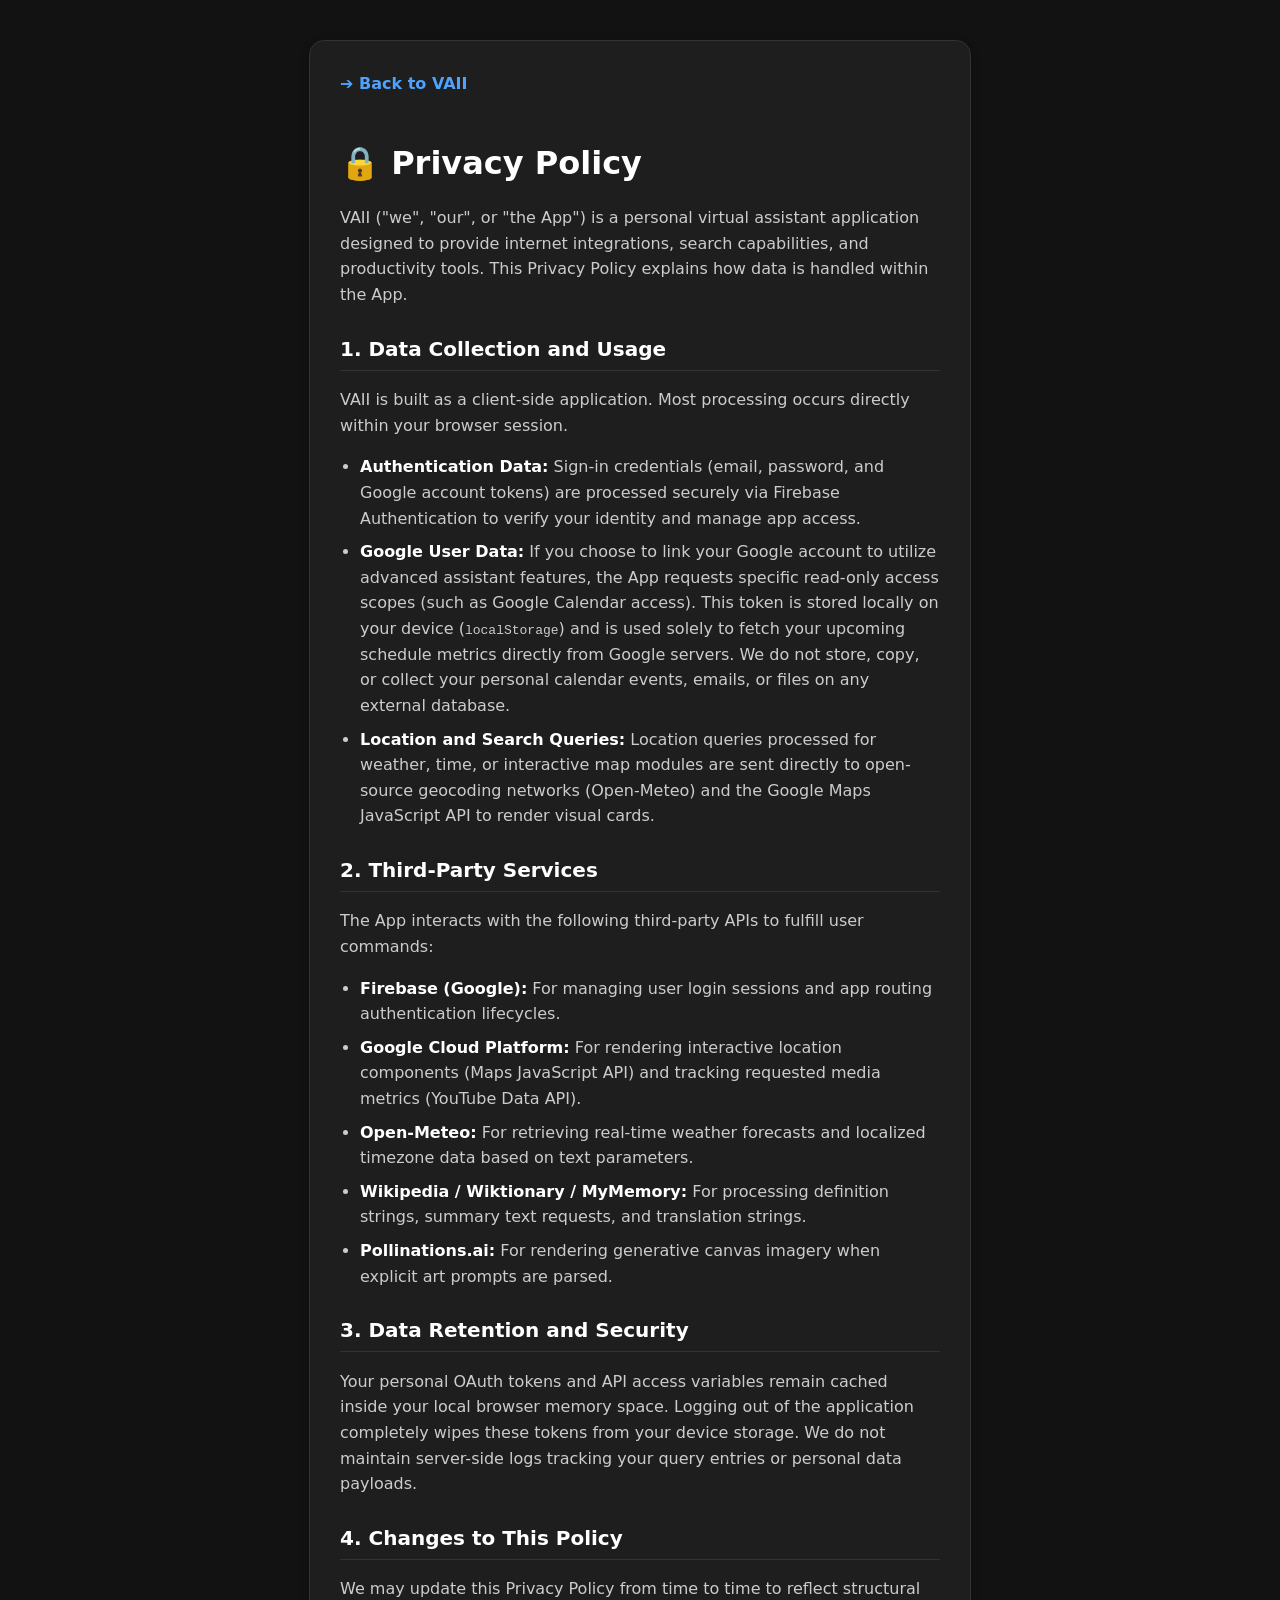
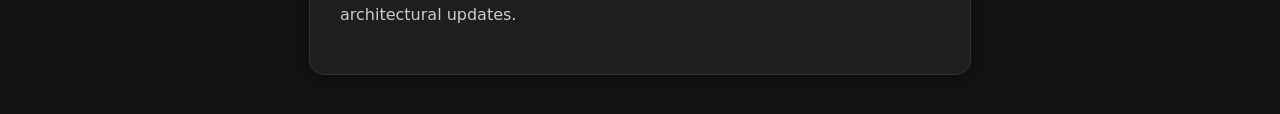
==== privacy.html @ 29e1e709 "Create privacy.html" ====
<!DOCTYPE html>
<html lang="en">
<head>
    <meta charset="UTF-8">
    <meta name="viewport" content="width=device-width, initial-scale=1.0">
    <title>VAII - Privacy Policy</title>
    <style>
        body {
            background-color: #121212;
            color: #ccc;
            font-family: system-ui, -apple-system, sans-serif;
            display: flex;
            justify-content: center;
            padding: 40px 20px;
            margin: 0;
        }
        .container {
            width: 100%;
            max-width: 600px;
            background-color: #1e1e1e;
            padding: 30px;
            border-radius: 15px;
            box-shadow: 0 4px 10px rgba(0,0,0,0.3);
            border: 1px solid #333;
            line-height: 1.6;
        }
        h1 {
            color: #fff;
            font-size: 2rem;
            margin-bottom: 5px;
        }
        h2 {
            color: #fff;
            font-size: 1.25rem;
            margin-top: 25px;
            border-bottom: 1px solid #333;
            padding-bottom: 5px;
        }
        strong {
            color: #fff;
        }
        a {
            color: #4da3ff;
            text-decoration: none;
        }
        a:hover {
            text-decoration: underline;
        }
        ul {
            padding-left: 20px;
        }
        li {
            margin-bottom: 8px;
        }
        .back-link {
            display: inline-block;
            margin-bottom: 20px;
            font-weight: bold;
        }
    </style>
</head>
<body>
    <div class="container">
        <a href="/" class="back-link">➔ Back to VAII</a>
        <h1>🔒 Privacy Policy</h1>
        <p>VAII ("we", "our", or "the App") is a personal virtual assistant application designed to provide internet integrations, search capabilities, and productivity tools. This Privacy Policy explains how data is handled within the App.</p>

        <h2>1. Data Collection and Usage</h2>
        <p>VAII is built as a client-side application. Most processing occurs directly within your browser session.</p>
        <ul>
            <li><strong>Authentication Data:</strong> Sign-in credentials (email, password, and Google account tokens) are processed securely via Firebase Authentication to verify your identity and manage app access.</li>
            <li><strong>Google User Data:</strong> If you choose to link your Google account to utilize advanced assistant features, the App requests specific read-only access scopes (such as Google Calendar access). This token is stored locally on your device (<code>localStorage</code>) and is used solely to fetch your upcoming schedule metrics directly from Google servers. We do not store, copy, or collect your personal calendar events, emails, or files on any external database.</li>
            <li><strong>Location and Search Queries:</strong> Location queries processed for weather, time, or interactive map modules are sent directly to open-source geocoding networks (Open-Meteo) and the Google Maps JavaScript API to render visual cards.</li>
        </ul>

        <h2>2. Third-Party Services</h2>
        <p>The App interacts with the following third-party APIs to fulfill user commands:</p>
        <ul>
            <li><strong>Firebase (Google):</strong> For managing user login sessions and app routing authentication lifecycles.</li>
            <li><strong>Google Cloud Platform:</strong> For rendering interactive location components (Maps JavaScript API) and tracking requested media metrics (YouTube Data API).</li>
            <li><strong>Open-Meteo:</strong> For retrieving real-time weather forecasts and localized timezone data based on text parameters.</li>
            <li><strong>Wikipedia / Wiktionary / MyMemory:</strong> For processing definition strings, summary text requests, and translation strings.</li>
            <li><strong>Pollinations.ai:</strong> For rendering generative canvas imagery when explicit art prompts are parsed.</li>
        </ul>

        <h2>3. Data Retention and Security</h2>
        <p>Your personal OAuth tokens and API access variables remain cached inside your local browser memory space. Logging out of the application completely wipes these tokens from your device storage. We do not maintain server-side logs tracking your query entries or personal data payloads.</p>

        <h2>4. Changes to This Policy</h2>
        <p>We may update this Privacy Policy from time to time to reflect structural architectural updates.</p>
    </div>
</body>
</html>
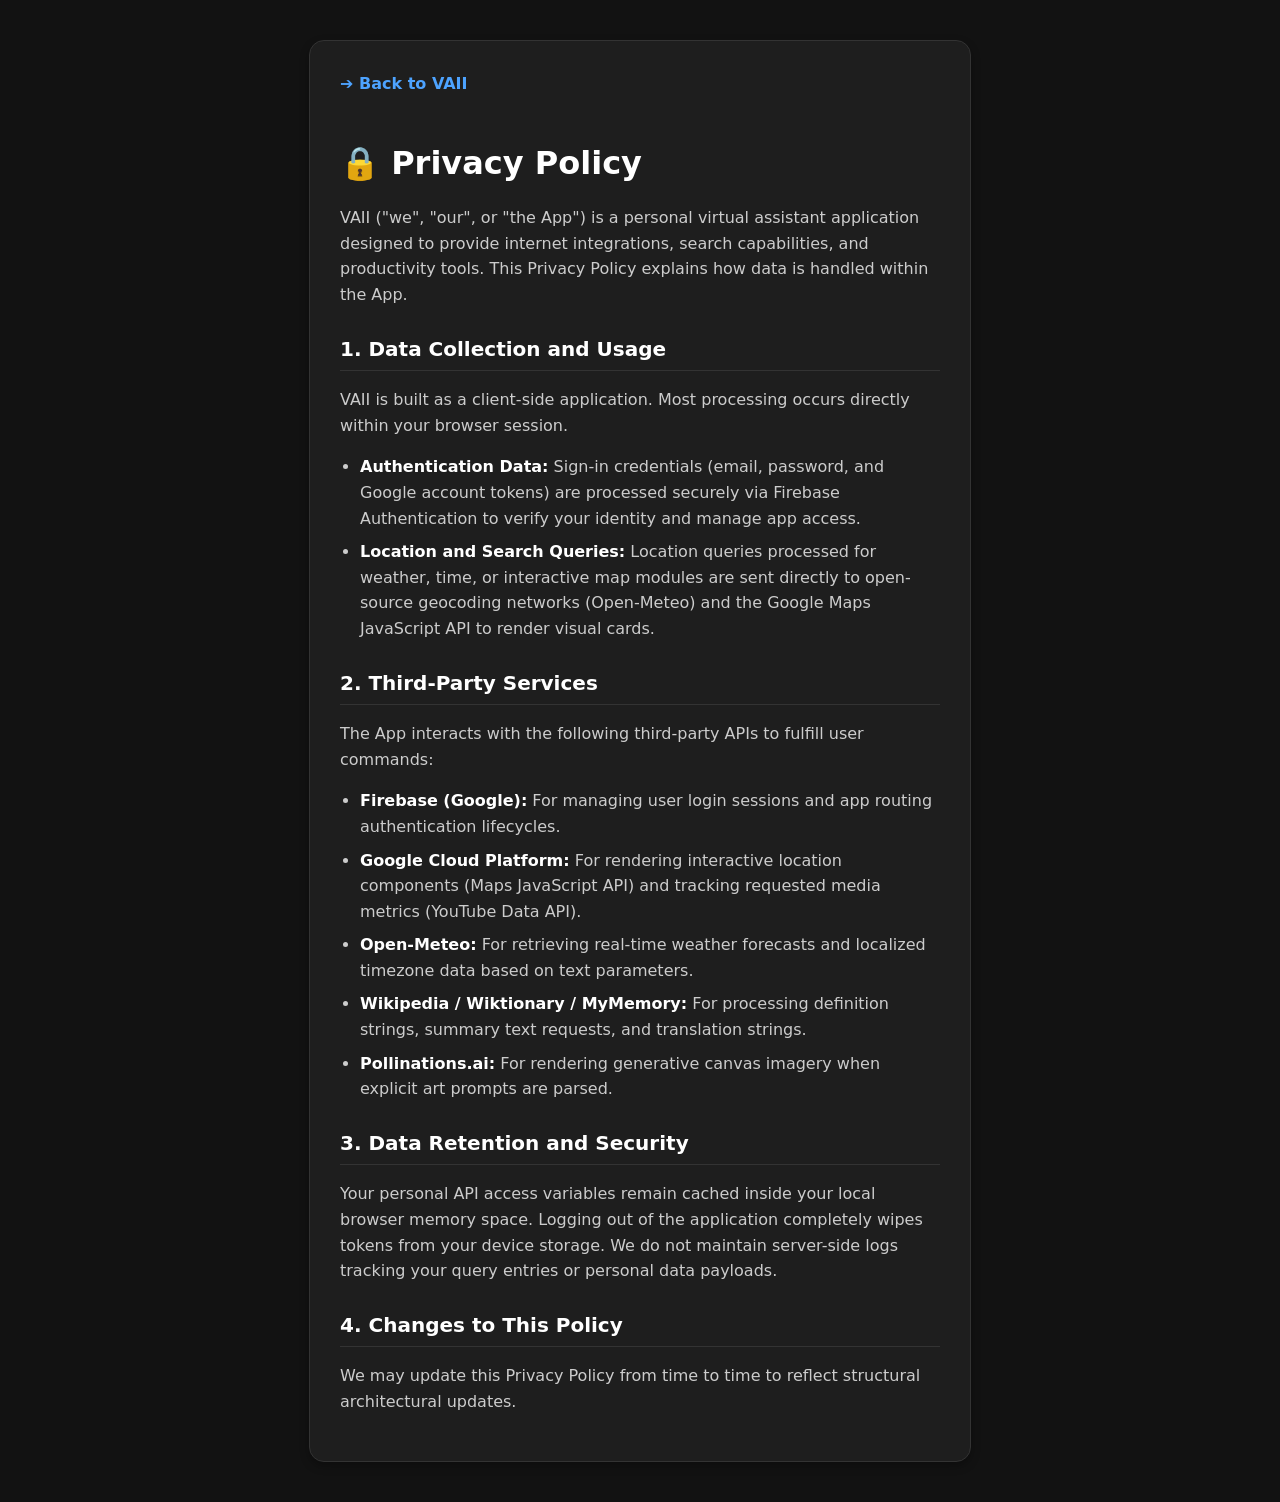
==== commit 3bfeb54f: "Update privacy.html" ====
--- a/privacy.html
+++ b/privacy.html
@@ -69,7 +69,6 @@
         <p>VAII is built as a client-side application. Most processing occurs directly within your browser session.</p>
         <ul>
             <li><strong>Authentication Data:</strong> Sign-in credentials (email, password, and Google account tokens) are processed securely via Firebase Authentication to verify your identity and manage app access.</li>
-            <li><strong>Google User Data:</strong> If you choose to link your Google account to utilize advanced assistant features, the App requests specific read-only access scopes (such as Google Calendar access). This token is stored locally on your device (<code>localStorage</code>) and is used solely to fetch your upcoming schedule metrics directly from Google servers. We do not store, copy, or collect your personal calendar events, emails, or files on any external database.</li>
             <li><strong>Location and Search Queries:</strong> Location queries processed for weather, time, or interactive map modules are sent directly to open-source geocoding networks (Open-Meteo) and the Google Maps JavaScript API to render visual cards.</li>
         </ul>
 
@@ -84,7 +83,7 @@
         </ul>
 
         <h2>3. Data Retention and Security</h2>
-        <p>Your personal OAuth tokens and API access variables remain cached inside your local browser memory space. Logging out of the application completely wipes these tokens from your device storage. We do not maintain server-side logs tracking your query entries or personal data payloads.</p>
+        <p>Your personal API access variables remain cached inside your local browser memory space. Logging out of the application completely wipes tokens from your device storage. We do not maintain server-side logs tracking your query entries or personal data payloads.</p>
 
         <h2>4. Changes to This Policy</h2>
         <p>We may update this Privacy Policy from time to time to reflect structural architectural updates.</p>
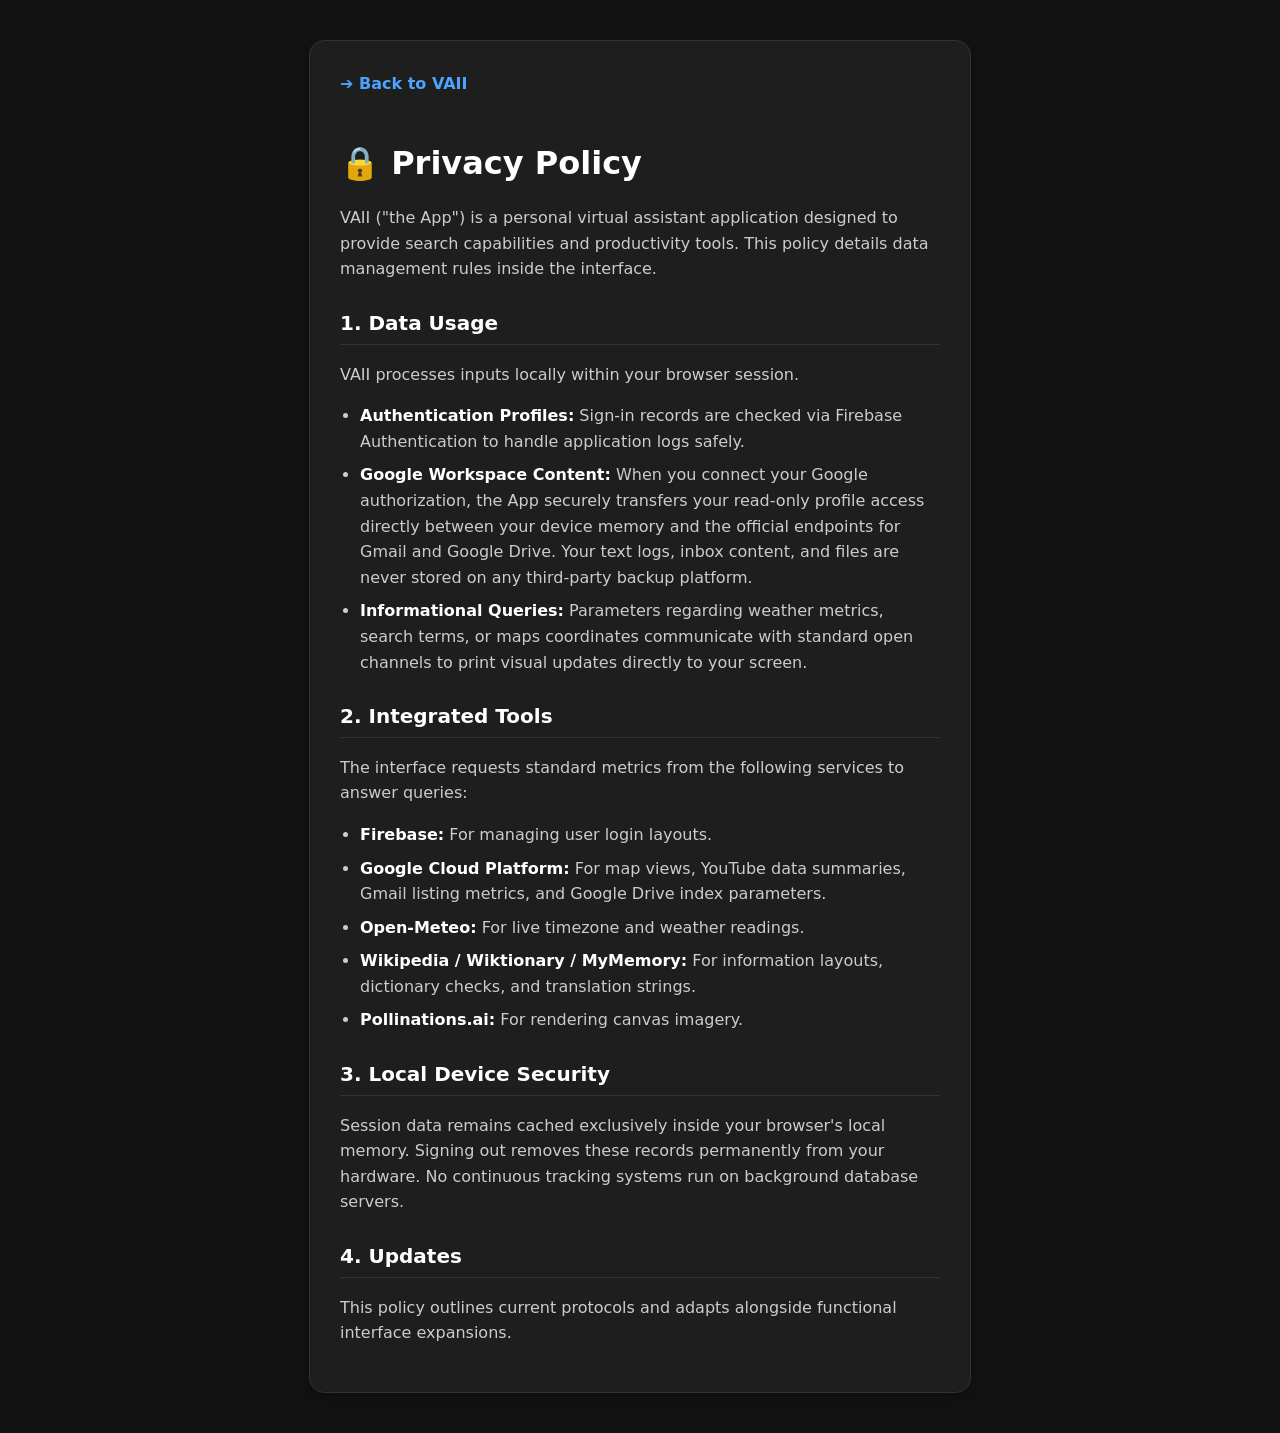
==== commit 71b0d651: "Update privacy.html" ====
--- a/privacy.html
+++ b/privacy.html
@@ -63,30 +63,31 @@
     <div class="container">
         <a href="/" class="back-link">➔ Back to VAII</a>
         <h1>🔒 Privacy Policy</h1>
-        <p>VAII ("we", "our", or "the App") is a personal virtual assistant application designed to provide internet integrations, search capabilities, and productivity tools. This Privacy Policy explains how data is handled within the App.</p>
+        <p>VAII ("the App") is a personal virtual assistant application designed to provide search capabilities and productivity tools. This policy details data management rules inside the interface.</p>
 
-        <h2>1. Data Collection and Usage</h2>
-        <p>VAII is built as a client-side application. Most processing occurs directly within your browser session.</p>
+        <h2>1. Data Usage</h2>
+        <p>VAII processes inputs locally within your browser session.</p>
         <ul>
-            <li><strong>Authentication Data:</strong> Sign-in credentials (email, password, and Google account tokens) are processed securely via Firebase Authentication to verify your identity and manage app access.</li>
-            <li><strong>Location and Search Queries:</strong> Location queries processed for weather, time, or interactive map modules are sent directly to open-source geocoding networks (Open-Meteo) and the Google Maps JavaScript API to render visual cards.</li>
+            <li><strong>Authentication Profiles:</strong> Sign-in records are checked via Firebase Authentication to handle application logs safely.</li>
+            <li><strong>Google Workspace Content:</strong> When you connect your Google authorization, the App securely transfers your read-only profile access directly between your device memory and the official endpoints for Gmail and Google Drive. Your text logs, inbox content, and files are never stored on any third-party backup platform.</li>
+            <li><strong>Informational Queries:</strong> Parameters regarding weather metrics, search terms, or maps coordinates communicate with standard open channels to print visual updates directly to your screen.</li>
         </ul>
 
-        <h2>2. Third-Party Services</h2>
-        <p>The App interacts with the following third-party APIs to fulfill user commands:</p>
+        <h2>2. Integrated Tools</h2>
+        <p>The interface requests standard metrics from the following services to answer queries:</p>
         <ul>
-            <li><strong>Firebase (Google):</strong> For managing user login sessions and app routing authentication lifecycles.</li>
-            <li><strong>Google Cloud Platform:</strong> For rendering interactive location components (Maps JavaScript API) and tracking requested media metrics (YouTube Data API).</li>
-            <li><strong>Open-Meteo:</strong> For retrieving real-time weather forecasts and localized timezone data based on text parameters.</li>
-            <li><strong>Wikipedia / Wiktionary / MyMemory:</strong> For processing definition strings, summary text requests, and translation strings.</li>
-            <li><strong>Pollinations.ai:</strong> For rendering generative canvas imagery when explicit art prompts are parsed.</li>
+            <li><strong>Firebase:</strong> For managing user login layouts.</li>
+            <li><strong>Google Cloud Platform:</strong> For map views, YouTube data summaries, Gmail listing metrics, and Google Drive index parameters.</li>
+            <li><strong>Open-Meteo:</strong> For live timezone and weather readings.</li>
+            <li><strong>Wikipedia / Wiktionary / MyMemory:</strong> For information layouts, dictionary checks, and translation strings.</li>
+            <li><strong>Pollinations.ai:</strong> For rendering canvas imagery.</li>
         </ul>
 
-        <h2>3. Data Retention and Security</h2>
-        <p>Your personal API access variables remain cached inside your local browser memory space. Logging out of the application completely wipes tokens from your device storage. We do not maintain server-side logs tracking your query entries or personal data payloads.</p>
+        <h2>3. Local Device Security</h2>
+        <p>Session data remains cached exclusively inside your browser's local memory. Signing out removes these records permanently from your hardware. No continuous tracking systems run on background database servers.</p>
 
-        <h2>4. Changes to This Policy</h2>
-        <p>We may update this Privacy Policy from time to time to reflect structural architectural updates.</p>
+        <h2>4. Updates</h2>
+        <p>This policy outlines current protocols and adapts alongside functional interface expansions.</p>
     </div>
 </body>
 </html>
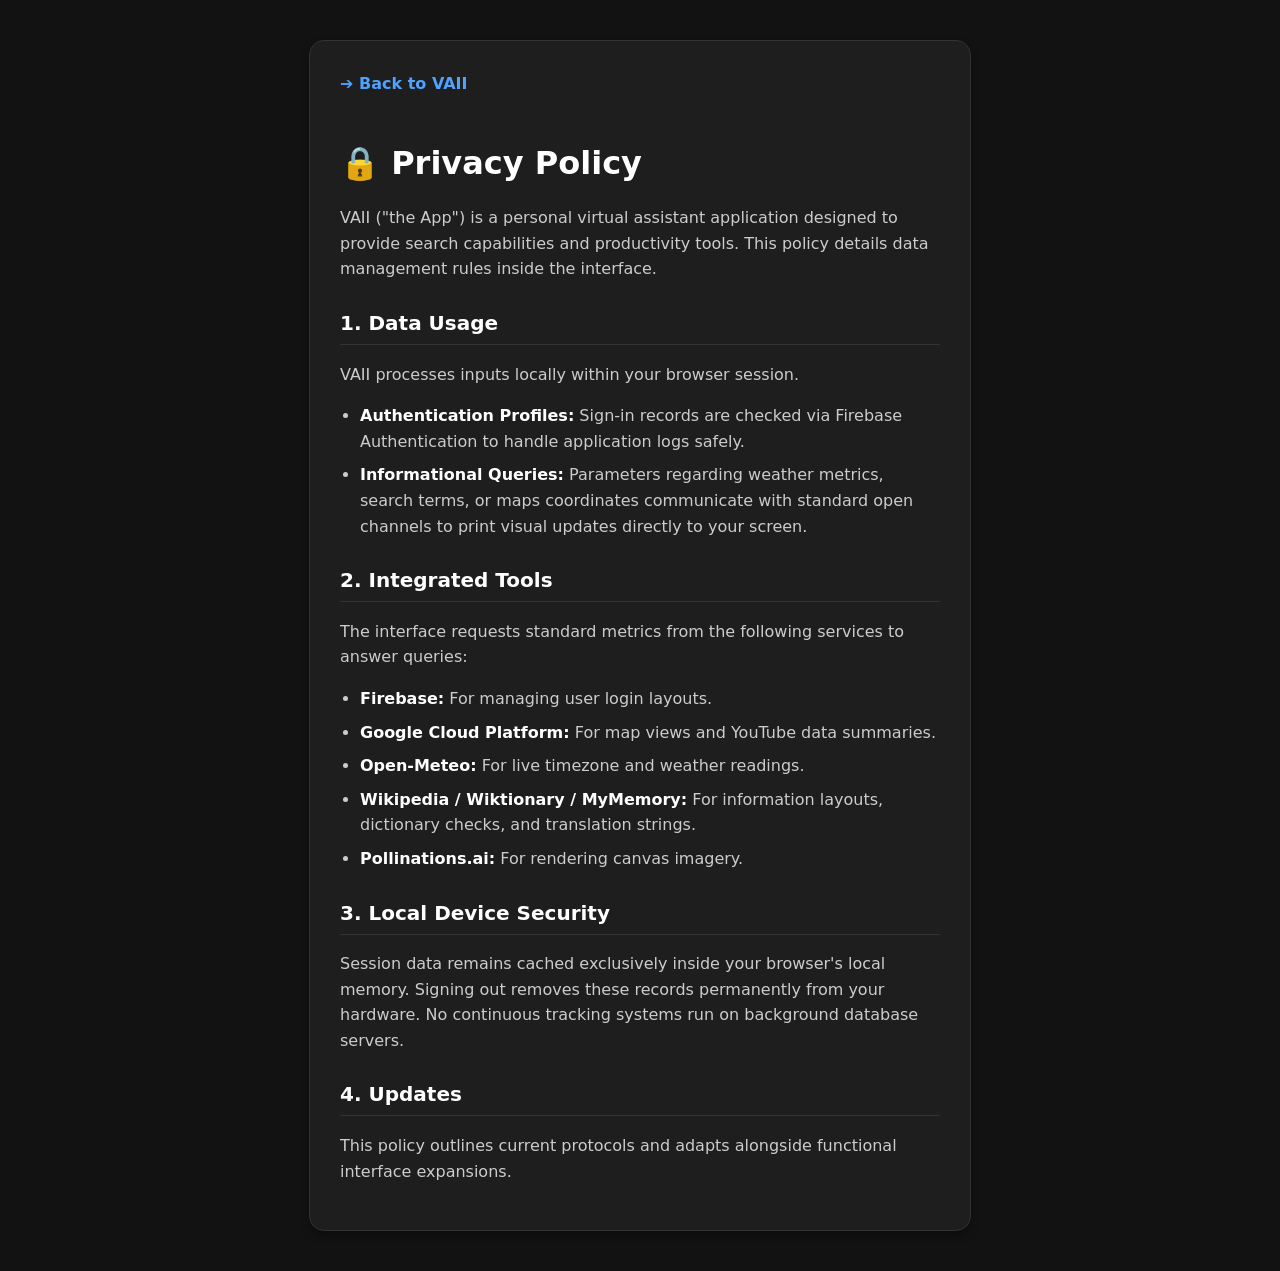
==== commit f9f935cc: "Update privacy.html" ====
--- a/privacy.html
+++ b/privacy.html
@@ -69,7 +69,6 @@
         <p>VAII processes inputs locally within your browser session.</p>
         <ul>
             <li><strong>Authentication Profiles:</strong> Sign-in records are checked via Firebase Authentication to handle application logs safely.</li>
-            <li><strong>Google Workspace Content:</strong> When you connect your Google authorization, the App securely transfers your read-only profile access directly between your device memory and the official endpoints for Gmail and Google Drive. Your text logs, inbox content, and files are never stored on any third-party backup platform.</li>
             <li><strong>Informational Queries:</strong> Parameters regarding weather metrics, search terms, or maps coordinates communicate with standard open channels to print visual updates directly to your screen.</li>
         </ul>
 
@@ -77,7 +76,7 @@
         <p>The interface requests standard metrics from the following services to answer queries:</p>
         <ul>
             <li><strong>Firebase:</strong> For managing user login layouts.</li>
-            <li><strong>Google Cloud Platform:</strong> For map views, YouTube data summaries, Gmail listing metrics, and Google Drive index parameters.</li>
+            <li><strong>Google Cloud Platform:</strong> For map views and YouTube data summaries.</li>
             <li><strong>Open-Meteo:</strong> For live timezone and weather readings.</li>
             <li><strong>Wikipedia / Wiktionary / MyMemory:</strong> For information layouts, dictionary checks, and translation strings.</li>
             <li><strong>Pollinations.ai:</strong> For rendering canvas imagery.</li>
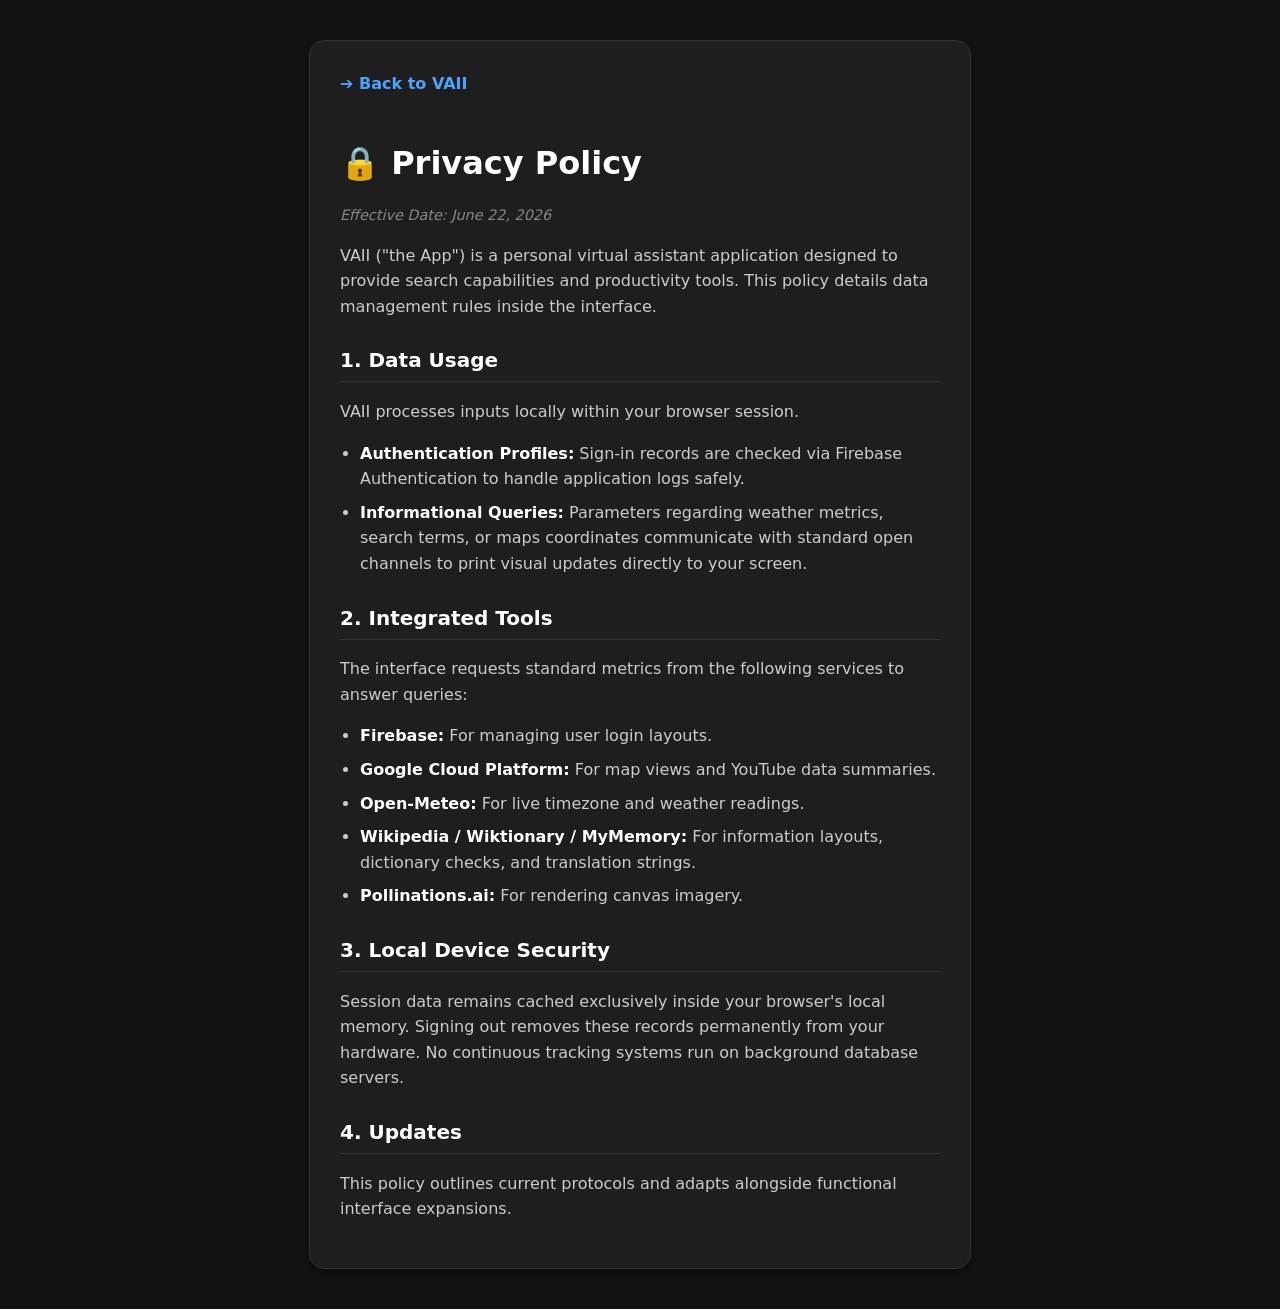
==== commit 5470c060: "Update privacy.html" ====
--- a/privacy.html
+++ b/privacy.html
@@ -63,6 +63,7 @@
     <div class="container">
         <a href="/" class="back-link">➔ Back to VAII</a>
         <h1>🔒 Privacy Policy</h1>
+        <p style="color: #888; font-style: italic; font-size: 0.9rem;">Effective Date: June 22, 2026</p>
         <p>VAII ("the App") is a personal virtual assistant application designed to provide search capabilities and productivity tools. This policy details data management rules inside the interface.</p>
 
         <h2>1. Data Usage</h2>
